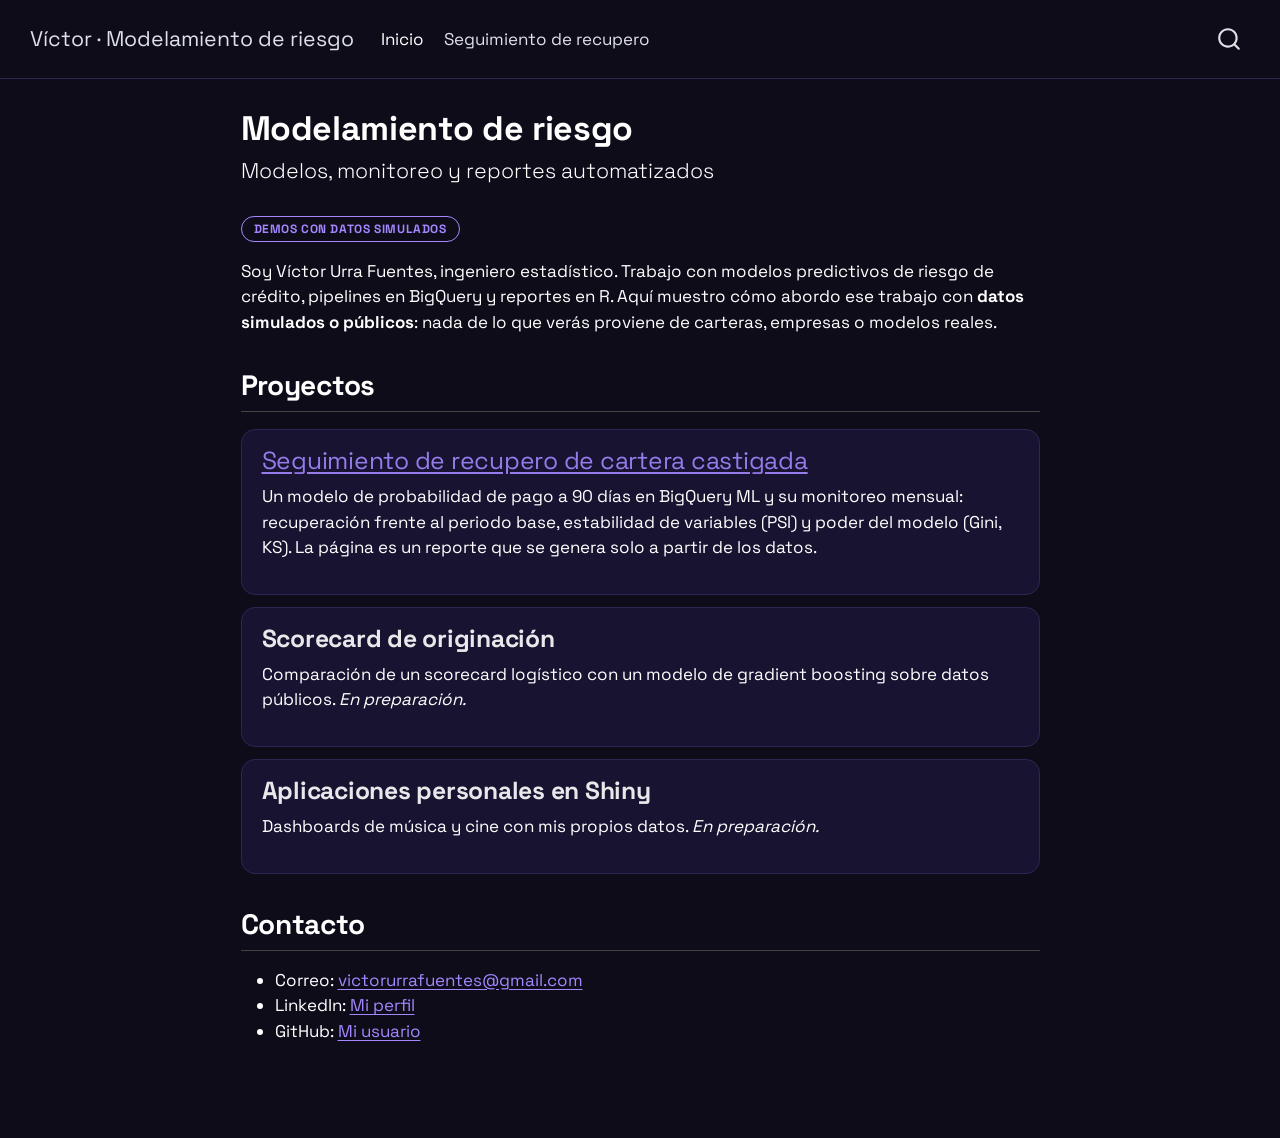
==== index.html @ 68a0d186 "Built site for gh-pages" ====
<!DOCTYPE html>
<html xmlns="http://www.w3.org/1999/xhtml" lang="es" xml:lang="es"><head>

<meta charset="utf-8">
<meta name="generator" content="quarto-1.11.9">

<meta name="viewport" content="width=device-width, initial-scale=1.0, user-scalable=yes">


<title>Modelamiento de riesgo – Víctor · Modelamiento de riesgo</title>
<style>
/* Default styles provided by pandoc.
** See https://pandoc.org/MANUAL.html#variables-for-html for config info.
*/
span.smallcaps{font-variant: small-caps;}
div.columns{display: flex; gap: 1.5em;}
div.column{flex: auto;}
@media screen {
div.columns{gap: min(4vw, 1.5em);}
div.column{overflow-x: auto;}
}
div.hanging-indent{margin-left: 1.5em; text-indent: -1.5em;}
ul.task-list{list-style: none;}
ul.task-list li input[type="checkbox"] {
  width: 0.8em;
  margin: 0 0.8em 0.2em -1em; /* quarto-specific, see https://github.com/quarto-dev/quarto-cli/issues/4556 */ 
  vertical-align: middle;
}
</style>


<script src="site_libs/quarto-nav/quarto-nav.js"></script>
<script src="site_libs/quarto-nav/headroom.min.js"></script>
<script src="site_libs/clipboard/clipboard.min.js"></script>
<script src="site_libs/quarto-search/autocomplete.umd.js"></script>
<script src="site_libs/quarto-search/fuse.min.js"></script>
<script src="site_libs/quarto-search/quarto-search.js"></script>
<meta name="quarto:offset" content="./">
<script src="site_libs/quarto-html/quarto.js" type="module"></script>
<script src="site_libs/quarto-html/tabsets/tabsets.js" type="module"></script>
<script src="site_libs/quarto-html/scrollable-regions/scrollable-regions.js" type="module"></script>
<script src="site_libs/quarto-html/popper.min.js"></script>
<script src="site_libs/quarto-html/tippy.umd.min.js"></script>
<script src="site_libs/quarto-html/anchor.min.js"></script>
<link href="site_libs/quarto-html/tippy.css" rel="stylesheet">
<link href="site_libs/quarto-html/quarto-syntax-highlighting-dark-447e42e69aaa9833c0ba1b986f430b20.css" rel="stylesheet" id="quarto-text-highlighting-styles">
<script src="site_libs/bootstrap/bootstrap.min.js"></script>
<link href="site_libs/bootstrap/bootstrap-icons.css" rel="stylesheet">
<link href="site_libs/bootstrap/bootstrap-1587712e6f16501fd4d5a4607ffcfc60.min.css" rel="stylesheet" append-hash="true" id="quarto-bootstrap" data-mode="dark">
<script id="quarto-search-options" type="application/json">{
  "location": "navbar",
  "copy-button": false,
  "collapse-after": 3,
  "panel-placement": "end",
  "type": "overlay",
  "limit": 50,
  "keyboard-shortcut": [
    "f",
    "/",
    "s"
  ],
  "show-item-context": false,
  "language": {
    "search-no-results-text": "No se han encontrado resultados",
    "search-matching-documents-text": "documentos encontrados",
    "search-copy-link-title": "Copiar el enlace en la búsqueda",
    "search-hide-matches-text": "Ocultar resultados adicionales",
    "search-more-match-text": "resultado adicional en este documento",
    "search-more-matches-text": "resultados adicionales en este documento",
    "search-clear-button-title": "Borrar",
    "search-text-placeholder": "",
    "search-detached-cancel-button-title": "Cancelar",
    "search-submit-button-title": "Enviar",
    "search-label": "Buscar"
  }
}</script>


<link rel="stylesheet" href="styles.css">
</head>

<body class="nav-fixed fullcontent quarto-light"><a id="quarto-skip-link" class="visually-hidden-focusable" href="#quarto-document-content">Saltar al contenido principal</a>

<div id="quarto-search-results"></div>
  <header id="quarto-header" class="headroom fixed-top">
    <nav class="navbar navbar-expand-lg " data-bs-theme="dark" aria-label="Sitio web">
      <div class="navbar-container container-fluid">
      <div class="navbar-brand-container mx-auto">
    <a class="navbar-brand" href="./index.html">
    <span class="navbar-title">Víctor · Modelamiento de riesgo</span>
    </a>
  </div>
          <button class="navbar-toggler" type="button" data-bs-toggle="collapse" data-bs-target="#navbarCollapse" aria-controls="navbarCollapse" aria-expanded="false" aria-label="Navegación de palanca" onclick="if (window.quartoToggleHeadroom) { window.quartoToggleHeadroom(); }">
  <span class="navbar-toggler-icon"></span>
</button>
          <div class="collapse navbar-collapse" id="navbarCollapse">
            <ul class="navbar-nav navbar-nav-scroll me-auto">
  <li class="nav-item">
    <a class="nav-link active" href="./index.html" aria-current="page"> 
<span class="menu-text">Inicio</span></a>
  </li>  
  <li class="nav-item">
    <a class="nav-link" href="./recupero.html"> 
<span class="menu-text">Seguimiento de recupero</span></a>
  </li>  
</ul>
          </div> <!-- /navcollapse -->
            <div class="quarto-navbar-tools">
</div>
            <div id="quarto-search" class="" title="Buscar"></div>
      </div> <!-- /container-fluid -->
    </nav>
</header>
<!-- content -->
<div id="quarto-content" class="quarto-container page-columns page-rows-contents page-layout-article page-navbar">
<!-- sidebar -->
<!-- margin-sidebar -->
    
<!-- main -->
<main class="content" id="quarto-document-content" tabindex="-1">

<header id="title-block-header" class="quarto-title-block default">
<div class="quarto-title">
<h1 class="title">Modelamiento de riesgo</h1>
<p class="subtitle lead">Modelos, monitoreo y reportes automatizados</p>
</div>



<div class="quarto-title-meta">

    
  
    
  </div>
  


</header>


<p><span class="etiqueta">Demos con datos simulados</span></p>
<p>Soy Víctor Urra Fuentes, ingeniero estadístico. Trabajo con modelos predictivos de riesgo de crédito, pipelines en BigQuery y reportes en R. Aquí muestro cómo abordo ese trabajo con <strong>datos simulados o públicos</strong>: nada de lo que verás proviene de carteras, empresas o modelos reales.</p>
<section id="proyectos" class="level2">
<h2 class="anchored" data-anchor-id="proyectos">Proyectos</h2>
<section id="seguimiento-de-recupero-de-cartera-castigada" class="level3 proyecto">
<h3 class="anchored" data-anchor-id="seguimiento-de-recupero-de-cartera-castigada"><a href="./recupero.html">Seguimiento de recupero de cartera castigada</a></h3>
<p>Un modelo de probabilidad de pago a 90 días en BigQuery ML y su monitoreo mensual: recuperación frente al periodo base, estabilidad de variables (PSI) y poder del modelo (Gini, KS). La página es un reporte que se genera solo a partir de los datos.</p>
</section>
<section id="scorecard-de-originación" class="level3 proyecto">
<h3 class="anchored" data-anchor-id="scorecard-de-originación">Scorecard de originación</h3>
<p>Comparación de un scorecard logístico con un modelo de gradient boosting sobre datos públicos. <em>En preparación.</em></p>
</section>
<section id="aplicaciones-personales-en-shiny" class="level3 proyecto">
<h3 class="anchored" data-anchor-id="aplicaciones-personales-en-shiny">Aplicaciones personales en Shiny</h3>
<p>Dashboards de música y cine con mis propios datos. <em>En preparación.</em></p>
</section>
</section>
<section id="contacto" class="level2">
<h2 class="anchored" data-anchor-id="contacto">Contacto</h2>
<ul>
<li>Correo: <a href="mailto:victorurrafuentes@gmail.com">victorurrafuentes@gmail.com</a></li>
<li>LinkedIn: <a href="https://www.linkedin.com/in/victorurraf">Mi perfil</a></li>
<li>GitHub: <a href="https://github.com/victorurrafuentes">Mi usuario</a></li>
</ul>


</section>

</main> <!-- /main -->
<script id="quarto-html-after-body" type="application/javascript">
  window.document.addEventListener("DOMContentLoaded", function (event) {
    const icon = "";
    const anchorJS = new window.AnchorJS();
    anchorJS.options = {
      placement: 'right',
      icon: icon
    };
    anchorJS.add('.anchored');
    const isCodeAnnotation = (el) => {
      for (const clz of el.classList) {
        if (clz.startsWith('code-annotation-')) {                     
          return true;
        }
      }
      return false;
    }
    const onCopySuccess = function(e) {
      // button target
      const button = e.trigger;
      // don't keep focus
      button.blur();
      // flash "checked"
      button.classList.add('code-copy-button-checked');
      var currentTitle = button.getAttribute("title");
      button.setAttribute("title", "Copiado");
      let tooltip;
      if (window.bootstrap) {
        button.setAttribute("data-bs-toggle", "tooltip");
        button.setAttribute("data-bs-placement", "left");
        button.setAttribute("data-bs-title", "Copiado");
        tooltip = new bootstrap.Tooltip(button, 
          { trigger: "manual", 
            customClass: "code-copy-button-tooltip",
            offset: [0, -8]});
        tooltip.show();    
      }
      setTimeout(function() {
        if (tooltip) {
          tooltip.hide();
          button.removeAttribute("data-bs-title");
          button.removeAttribute("data-bs-toggle");
          button.removeAttribute("data-bs-placement");
        }
        button.setAttribute("title", currentTitle);
        button.classList.remove('code-copy-button-checked');
      }, 1000);
      // clear code selection
      e.clearSelection();
    }
    const getTextToCopy = function(trigger) {
      const outerScaffold = trigger.parentElement.cloneNode(true);
      const codeEl = outerScaffold.querySelector('code');
      for (const childEl of codeEl.children) {
        if (isCodeAnnotation(childEl)) {
          childEl.remove();
        }
      }
      return codeEl.innerText;
    }
    const clipboard = new window.ClipboardJS('.code-copy-button:not([data-in-quarto-modal])', {
      text: getTextToCopy
    });
    clipboard.on('success', onCopySuccess);
    if (window.document.getElementById('quarto-embedded-source-code-modal')) {
      const clipboardModal = new window.ClipboardJS('.code-copy-button[data-in-quarto-modal]', {
        text: getTextToCopy,
        container: window.document.getElementById('quarto-embedded-source-code-modal')
      });
      clipboardModal.on('success', onCopySuccess);
    }
      var localhostRegex = new RegExp(/^(?:http|https):\/\/localhost\:?[0-9]*\//);
      var mailtoRegex = new RegExp(/^mailto:/);
        var filterRegex = new RegExp('/' + window.location.host + '/');
      var isInternal = (href) => {
          return filterRegex.test(href) || localhostRegex.test(href) || mailtoRegex.test(href);
      }
      // Inspect non-navigation links and adorn them if external
      window.quartoDecorateExternalLinks = function (root) {
     var links = (root || window.document).querySelectorAll('a[href]:not(.nav-link):not(.navbar-brand):not(.toc-action):not(.sidebar-link):not(.sidebar-item-toggle):not(.pagination-link):not(.no-external):not([aria-hidden]):not(.dropdown-item):not(.quarto-navigation-tool):not(.about-link)');
      for (var i=0; i<links.length; i++) {
        const link = links[i];
        if (!isInternal(link.href)) {
          // undo the damage that might have been done by quarto-nav.js in the case of
          // links that we want to consider external
          if (link.dataset.originalHref !== undefined) {
            link.href = link.dataset.originalHref;
          }
          if (!link.classList.contains('no-external-icon')) {
          }
        }
      }
      };
      window.quartoDecorateExternalLinks(window.document);
    // Esc closes the popup (WCAG 1.4.13) and focus leaving both trigger and
    // popup closes it (WCAG 2.4.11); tippy handles neither for interactive popups.
    const hideOnEscAndFocusOut = {
      name: 'hideOnEscAndFocusOut',
      defaultValue: true,
      fn(instance) {
        const dismiss = () => {
          // A show scheduled by the trigger delay would otherwise reopen it
          instance.clearDelayTimeouts();
          instance.hide();
        };
        const onKeyDown = (event) => {
          if (event.key !== 'Escape') {
            return;
          }
          // Keep Esc from also reaching page handlers (e.g. reveal.js overview),
          // except an open reveal.js slide menu, which Esc should close too.
          // The menu handles keys only when its keyboard option is on.
          const menuHandlesEsc = window.Reveal?.getPlugin?.('menu')?.isOpen() &&
            window.Reveal.getConfig().menu?.keyboard !== false;
          if (!menuHandlesEsc) {
            event.stopPropagation();
          }
          if (instance.popper.contains(window.document.activeElement)) {
            // Disabled while refocusing so the focus trigger does not reopen it
            instance.disable();
            instance.reference.focus();
            instance.enable();
          }
          dismiss();
        };
        const onFocusOut = (event) => {
          const target = event.relatedTarget;
          if (target && !instance.reference.contains(target) &&
              !instance.popper.contains(target)) {
            dismiss();
          }
        };
        // On the trigger too: a click trigger (code-annotations: select) has no
        // blur handling. Attached for the instance's lifetime so leaving the
        // trigger also cancels a show still pending on the trigger delay.
        instance.reference.addEventListener('focusout', onFocusOut);
        return {
          onShow() {
            window.document.addEventListener('keydown', onKeyDown, true);
            instance.popper.addEventListener('focusout', onFocusOut);
          },
          onHide() {
            window.document.removeEventListener('keydown', onKeyDown, true);
            instance.popper.removeEventListener('focusout', onFocusOut);
          },
          onDestroy() {
            instance.reference.removeEventListener('focusout', onFocusOut);
          },
        };
      },
    };
    function tippyHover(el, contentFn, onTriggerFn, onUntriggerFn) {
      const config = {
        allowHTML: true,
        maxWidth: 500,
        delay: 100,
        arrow: false,
        appendTo: function(el) {
            return el.parentElement;
        },
        interactive: true,
        interactiveBorder: 10,
        theme: 'quarto',
        placement: 'bottom-start',
        plugins: [hideOnEscAndFocusOut],
      };
      if (contentFn) {
        config.content = contentFn;
      }
      if (onTriggerFn) {
        config.onTrigger = onTriggerFn;
      }
      if (onUntriggerFn) {
        config.onUntrigger = onUntriggerFn;
      }
      window.tippy(el, config); 
    }
    const noterefs = window.document.querySelectorAll('a[role="doc-noteref"]');
    for (var i=0; i<noterefs.length; i++) {
      const ref = noterefs[i];
      tippyHover(ref, function() {
        // use id or data attribute instead here
        let href = ref.getAttribute('data-footnote-href') || ref.getAttribute('href');
        try { href = new URL(href).hash; } catch {}
        const id = href.replace(/^#\/?/, "");
        const note = window.document.getElementById(id);
        if (note) {
          return note.innerHTML;
        } else {
          return "";
        }
      });
    }
    const xrefs = window.document.querySelectorAll('a.quarto-xref');
    const processXRef = (id, note) => {
      // Strip column container classes
      const stripColumnClz = (el) => {
        el.classList.remove("page-full", "page-columns");
        if (el.children) {
          for (const child of el.children) {
            stripColumnClz(child);
          }
        }
      }
      stripColumnClz(note)
      if (id === null || id.startsWith('sec-')) {
        // Special case sections, only their first couple elements
        const container = document.createElement("div");
        if (note.children && note.children.length > 2) {
          container.appendChild(note.children[0].cloneNode(true));
          for (let i = 1; i < note.children.length; i++) {
            const child = note.children[i];
            if (child.tagName === "P" && child.innerText === "") {
              continue;
            } else {
              container.appendChild(child.cloneNode(true));
              break;
            }
          }
          if (window.Quarto?.typesetMath) {
            window.Quarto.typesetMath(container);
          }
          return container.innerHTML
        } else {
          if (window.Quarto?.typesetMath) {
            window.Quarto.typesetMath(note);
          }
          return note.innerHTML;
        }
      } else {
        // Remove any anchor links if they are present
        const anchorLink = note.querySelector('a.anchorjs-link');
        if (anchorLink) {
          anchorLink.remove();
        }
        if (window.Quarto?.typesetMath) {
          window.Quarto.typesetMath(note);
        }
        if (note.classList.contains("callout")) {
          return note.outerHTML;
        } else {
          return note.innerHTML;
        }
      }
    }
    for (var i=0; i<xrefs.length; i++) {
      const xref = xrefs[i];
      tippyHover(xref, undefined, function(instance) {
        instance.disable();
        let url = xref.getAttribute('href');
        let hash = undefined; 
        if (url.startsWith('#')) {
          hash = url;
        } else {
          try { hash = new URL(url).hash; } catch {}
        }
        if (hash) {
          const id = hash.replace(/^#\/?/, "");
          const note = window.document.getElementById(id);
          if (note !== null) {
            try {
              const html = processXRef(id, note.cloneNode(true));
              instance.setContent(html);
            } finally {
              instance.enable();
              instance.show();
            }
          } else {
            // See if we can fetch this
            fetch(url.split('#')[0])
            .then(res => res.text())
            .then(html => {
              const parser = new DOMParser();
              const htmlDoc = parser.parseFromString(html, "text/html");
              const note = htmlDoc.getElementById(id);
              if (note !== null) {
                const html = processXRef(id, note);
                instance.setContent(html);
              } 
            }).finally(() => {
              instance.enable();
              instance.show();
            });
          }
        } else {
          // See if we can fetch a full url (with no hash to target)
          // This is a special case and we should probably do some content thinning / targeting
          fetch(url)
          .then(res => res.text())
          .then(html => {
            const parser = new DOMParser();
            const htmlDoc = parser.parseFromString(html, "text/html");
            const note = htmlDoc.querySelector('main.content');
            if (note !== null) {
              // This should only happen for chapter cross references
              // (since there is no id in the URL)
              // remove the first header
              if (note.children.length > 0 && note.children[0].tagName === "HEADER") {
                note.children[0].remove();
              }
              const html = processXRef(null, note);
              instance.setContent(html);
            } 
          }).finally(() => {
            instance.enable();
            instance.show();
          });
        }
      }, function(instance) {
      });
    }
        let selectedAnnoteEl;
        const selectorForAnnotation = ( cell, annotation) => {
          let cellAttr = 'data-code-cell="' + cell + '"';
          let lineAttr = 'data-code-annotation="' +  annotation + '"';
          const selector = 'span[' + cellAttr + '][' + lineAttr + ']';
          return selector;
        }
        const selectCodeLines = (annoteEl) => {
          const doc = window.document;
          const targetCell = annoteEl.getAttribute("data-target-cell");
          const targetAnnotation = annoteEl.getAttribute("data-target-annotation");
          const annoteSpan = window.document.querySelector(selectorForAnnotation(targetCell, targetAnnotation));
          const lines = annoteSpan.getAttribute("data-code-lines").split(",");
          const lineIds = lines.map((line) => {
            return targetCell + "-" + line;
          })
          // Each band is positioned against its own containing block, which is
          // not the offsetParent of the lines, so place it from client rects.
          const placeBand = (band, firstEl, lastEl, codeBlock) => {
            const container = band.offsetParent;
            if (container === null) {
              return;
            }
            const containerRect = container.getBoundingClientRect();
            // Reveal.js scales slides with a transform, so convert client
            // pixels back to the CSS pixels of the container.
            const scale = containerRect.height / container.offsetHeight || 1;
            const firstRect = firstEl.getBoundingClientRect();
            const lastRect = lastEl.getBoundingClientRect();
            const top = (firstRect.top - containerRect.top) / scale - container.clientTop + container.scrollTop;
            const height = (lastRect.bottom - firstRect.top) / scale;
            band.style.top = top - 2 + "px";
            band.style.height = height + 4 + "px";
            if (codeBlock) {
              // Without the copy button wrapper, the containing block is wider
              // than the code block, so span the code block explicitly.
              const blockRect = codeBlock.getBoundingClientRect();
              band.style.left = (blockRect.left - containerRect.left) / scale - container.clientLeft + container.scrollLeft + "px";
              band.style.width = blockRect.width / scale + "px";
            }
          };
          if (lineIds.length > 0) {
            const el = window.document.getElementById(lineIds[0]);
            const lastEl = window.document.getElementById(lineIds[lineIds.length - 1]);
            const parent = el.parentElement.parentElement;
            // cook up a div (if necessary) and position it
            let div = window.document.getElementById("code-annotation-line-highlight");
            if (div === null) {
              div = window.document.createElement("div");
              div.setAttribute("id", "code-annotation-line-highlight");
              div.style.position = 'absolute';
              parent.appendChild(div);
            }
            placeBand(div, el, lastEl, parent.closest("div.sourceCode") || parent);
            let gutterDiv = window.document.getElementById("code-annotation-line-highlight-gutter");
            if (gutterDiv === null) {
              gutterDiv = window.document.createElement("div");
              gutterDiv.setAttribute("id", "code-annotation-line-highlight-gutter");
              gutterDiv.style.position = 'absolute';
              const codeCell = window.document.getElementById(targetCell);
              const gutter = codeCell.querySelector('.code-annotation-gutter');
              gutter.appendChild(gutterDiv);
            }
            placeBand(gutterDiv, el, lastEl);
            selectedAnnoteEl = annoteEl;
          }
        };
        const unselectCodeLines = () => {
          const elementsIds = ["code-annotation-line-highlight", "code-annotation-line-highlight-gutter"];
          elementsIds.forEach((elId) => {
            const div = window.document.getElementById(elId);
            if (div) {
              div.remove();
            }
          });
          selectedAnnoteEl = undefined;
        };
          // Handle positioning of the toggle
      window.addEventListener(
        "resize",
        throttle(() => {
          elRect = undefined;
          if (selectedAnnoteEl) {
            selectCodeLines(selectedAnnoteEl);
          }
        }, 10)
      );
      function throttle(fn, ms) {
      let throttle = false;
      let timer;
        return (...args) => {
          if(!throttle) { // first call gets through
              fn.apply(this, args);
              throttle = true;
          } else { // all the others get throttled
              if(timer) clearTimeout(timer); // cancel #2
              timer = setTimeout(() => {
                fn.apply(this, args);
                timer = throttle = false;
              }, ms);
          }
        };
      }
        // Attach click handler to the DT
        const annoteDls = window.document.querySelectorAll('dt[data-target-cell]');
        for (const annoteDlNode of annoteDls) {
          annoteDlNode.addEventListener('click', (event) => {
            const clickedEl = event.target;
            if (clickedEl !== selectedAnnoteEl) {
              unselectCodeLines();
              const activeEl = window.document.querySelector('dt[data-target-cell].code-annotation-active');
              if (activeEl) {
                activeEl.classList.remove('code-annotation-active');
              }
              selectCodeLines(clickedEl);
              clickedEl.classList.add('code-annotation-active');
            } else {
              // Unselect the line
              unselectCodeLines();
              clickedEl.classList.remove('code-annotation-active');
            }
          });
        }
    const findCites = (el) => {
      const parentEl = el.parentElement;
      if (parentEl) {
        const cites = parentEl.dataset.cites;
        if (cites) {
          return {
            el,
            cites: cites.split(' ')
          };
        } else {
          return findCites(el.parentElement)
        }
      } else {
        return undefined;
      }
    };
    var bibliorefs = window.document.querySelectorAll('a[role="doc-biblioref"]');
    for (var i=0; i<bibliorefs.length; i++) {
      const ref = bibliorefs[i];
      const citeInfo = findCites(ref);
      if (citeInfo) {
        tippyHover(citeInfo.el, function() {
          var popup = window.document.createElement('div');
          citeInfo.cites.forEach(function(cite) {
            var citeDiv = window.document.createElement('div');
            citeDiv.classList.add('hanging-indent');
            citeDiv.classList.add('csl-entry');
            var biblioDiv = window.document.getElementById('ref-' + cite);
            if (biblioDiv) {
              citeDiv.innerHTML = biblioDiv.innerHTML;
            }
            popup.appendChild(citeDiv);
          });
          return popup.innerHTML;
        });
      }
    }
  });
  </script>
  <script type="application/javascript">
  window.quartoScrollableRegionsLabels = {"code":"Código desplazable","output":"Salida desplazable"};
  </script>
</div> <!-- /content -->




</body></html>
---- site_libs/quarto-html/tippy.css ----
.tippy-box[data-animation=fade][data-state=hidden]{opacity:0}[data-tippy-root]{max-width:calc(100vw - 10px)}.tippy-box{position:relative;background-color:#333;color:#fff;border-radius:4px;font-size:14px;line-height:1.4;white-space:normal;outline:0;transition-property:transform,visibility,opacity}.tippy-box[data-placement^=top]>.tippy-arrow{bottom:0}.tippy-box[data-placement^=top]>.tippy-arrow:before{bottom:-7px;left:0;border-width:8px 8px 0;border-top-color:initial;transform-origin:center top}.tippy-box[data-placement^=bottom]>.tippy-arrow{top:0}.tippy-box[data-placement^=bottom]>.tippy-arrow:before{top:-7px;left:0;border-width:0 8px 8px;border-bottom-color:initial;transform-origin:center bottom}.tippy-box[data-placement^=left]>.tippy-arrow{right:0}.tippy-box[data-placement^=left]>.tippy-arrow:before{border-width:8px 0 8px 8px;border-left-color:initial;right:-7px;transform-origin:center left}.tippy-box[data-placement^=right]>.tippy-arrow{left:0}.tippy-box[data-placement^=right]>.tippy-arrow:before{left:-7px;border-width:8px 8px 8px 0;border-right-color:initial;transform-origin:center right}.tippy-box[data-inertia][data-state=visible]{transition-timing-function:cubic-bezier(.54,1.5,.38,1.11)}.tippy-arrow{width:16px;height:16px;color:#333}.tippy-arrow:before{content:"";position:absolute;border-color:transparent;border-style:solid}.tippy-content{position:relative;padding:5px 9px;z-index:1}
---- site_libs/quarto-html/quarto-syntax-highlighting-dark-447e42e69aaa9833c0ba1b986f430b20.css ----
/* quarto syntax highlight colors */
:root {
  --quarto-hl-al-color: #f07178;
  --quarto-hl-an-color: #d4d0ab;
  --quarto-hl-at-color: #00e0e0;
  --quarto-hl-bn-color: #d4d0ab;
  --quarto-hl-bu-color: #abe338;
  --quarto-hl-ch-color: #abe338;
  --quarto-hl-co-color: #f8f8f2;
  --quarto-hl-cv-color: #ffd700;
  --quarto-hl-cn-color: #ffd700;
  --quarto-hl-cf-color: #ffa07a;
  --quarto-hl-dt-color: #ffa07a;
  --quarto-hl-dv-color: #d4d0ab;
  --quarto-hl-do-color: #f8f8f2;
  --quarto-hl-er-color: #f07178;
  --quarto-hl-ex-color: #00e0e0;
  --quarto-hl-fl-color: #d4d0ab;
  --quarto-hl-fu-color: #ffa07a;
  --quarto-hl-im-color: #abe338;
  --quarto-hl-in-color: #d4d0ab;
  --quarto-hl-kw-color: #ffa07a;
  --quarto-hl-op-color: #ffa07a;
  --quarto-hl-ot-color: #00e0e0;
  --quarto-hl-pp-color: #dcc6e0;
  --quarto-hl-re-color: #00e0e0;
  --quarto-hl-sc-color: #abe338;
  --quarto-hl-ss-color: #abe338;
  --quarto-hl-st-color: #abe338;
  --quarto-hl-va-color: #00e0e0;
  --quarto-hl-vs-color: #abe338;
  --quarto-hl-wa-color: #dcc6e0;
}

/* other quarto variables */
:root {
  --quarto-font-monospace: SFMono-Regular, Menlo, Monaco, Consolas, "Liberation Mono", "Courier New", monospace;
}

/* syntax highlight based on Pandoc's rules */
pre > code.sourceCode > span {
  color: #f8f8f2;
}

code.sourceCode > span {
  color: #f8f8f2;
}

div.sourceCode,
div.sourceCode pre.sourceCode {
  color: #f8f8f2;
}

/* Normal */
code span {
  color: #f8f8f2;
}

/* Alert */
code span.al {
  color: #f07178;
}

/* Annotation */
code span.an {
  color: #d4d0ab;
}

/* Attribute */
code span.at {
  color: #00e0e0;
}

/* BaseN */
code span.bn {
  color: #d4d0ab;
}

/* BuiltIn */
code span.bu {
  color: #abe338;
}

/* ControlFlow */
code span.cf {
  font-weight: bold;
  color: #ffa07a;
}

/* Char */
code span.ch {
  color: #abe338;
}

/* Constant */
code span.cn {
  color: #ffd700;
}

/* Comment */
code span.co {
  font-style: italic;
  color: #f8f8f2;
}

/* CommentVar */
code span.cv {
  color: #ffd700;
}

/* Documentation */
code span.do {
  color: #f8f8f2;
}

/* DataType */
code span.dt {
  color: #ffa07a;
}

/* DecVal */
code span.dv {
  color: #d4d0ab;
}

/* Error */
code span.er {
  color: #f07178;
  text-decoration: underline;
}

/* Extension */
code span.ex {
  font-weight: bold;
  color: #00e0e0;
}

/* Float */
code span.fl {
  color: #d4d0ab;
}

/* Function */
code span.fu {
  color: #ffa07a;
}

/* Import */
code span.im {
  color: #abe338;
}

/* Information */
code span.in {
  color: #d4d0ab;
}

/* Keyword */
code span.kw {
  font-weight: bold;
  color: #ffa07a;
}

/* Operator */
code span.op {
  color: #ffa07a;
}

/* Other */
code span.ot {
  color: #00e0e0;
}

/* Preprocessor */
code span.pp {
  color: #dcc6e0;
}

/* RegionMarker */
code span.re {
  background-color: #f8f8f2;
  color: #00e0e0;
}

/* SpecialChar */
code span.sc {
  color: #abe338;
}

/* SpecialString */
code span.ss {
  color: #abe338;
}

/* String */
code span.st {
  color: #abe338;
}

/* Variable */
code span.va {
  color: #00e0e0;
}

/* VerbatimString */
code span.vs {
  color: #abe338;
}

/* Warning */
code span.wa {
  color: #dcc6e0;
}

.prevent-inlining {
  content: "</";
}

/*# sourceMappingURL=be8e1111c2b710f7c3a4926ffa2967aa.css.map */
---- styles.css ----
@import url("https://fonts.googleapis.com/css2?family=Space+Grotesk:wght@400;500;700&display=swap");
:root { --acento: #a487ff; --fondo: #0f0c1a; --superficie: #181331; --linea: #2d2653; --suave: #9e97bf; }
body, .navbar { background-color: var(--fondo) !important; font-family: "Space Grotesk", system-ui, sans-serif; }
.navbar { border-bottom: 1px solid var(--linea); }
a { color: var(--acento); }
h1, h2, h3 { font-weight: 700; letter-spacing: -0.01em; }
.etiqueta { display: inline-block; font-size: 12px; font-weight: 700; letter-spacing: .05em; text-transform: uppercase;
            color: var(--acento); border: 1px solid var(--acento); border-radius: 999px; padding: 3px 12px; }
.tarjetas { display: grid; grid-template-columns: repeat(auto-fit, minmax(220px, 1fr)); gap: 12px; margin: 16px 0; }
.tarjeta { background: var(--superficie); border: 1px solid var(--linea); border-radius: 14px; padding: 14px 18px; }
.tarjeta-etiqueta, .tarjeta-detalle { font-size: 13px; color: var(--suave); }
.tarjeta-valor { font-size: 28px; font-weight: 700; }
.tarjeta-detalle.sube { color: #3ecf8e; } .tarjeta-detalle.baja { color: #ef5b6b; }
.proyecto { background: var(--superficie); border: 1px solid var(--linea); border-radius: 14px; padding: 16px 20px; margin: 12px 0; }
.proyecto h3 { margin-top: 0; }
.nota { color: var(--suave); font-size: 14px; }
table.dataTable { color: #ece9f8; }

/* Tablas DT sobre fondo oscuro: las celdas con semaforo conservan su color inline */
table.dataTable { --bs-table-bg: transparent; --bs-table-color: #ece9f8; --bs-table-striped-bg: transparent; width: 100% !important; }
table.dataTable tbody tr, table.dataTable tbody td { background-color: transparent; color: #ece9f8; }
table.dataTable thead th { color: #9e97bf; border-bottom: 1px solid var(--linea); }
.dataTables_wrapper { overflow-x: auto; }
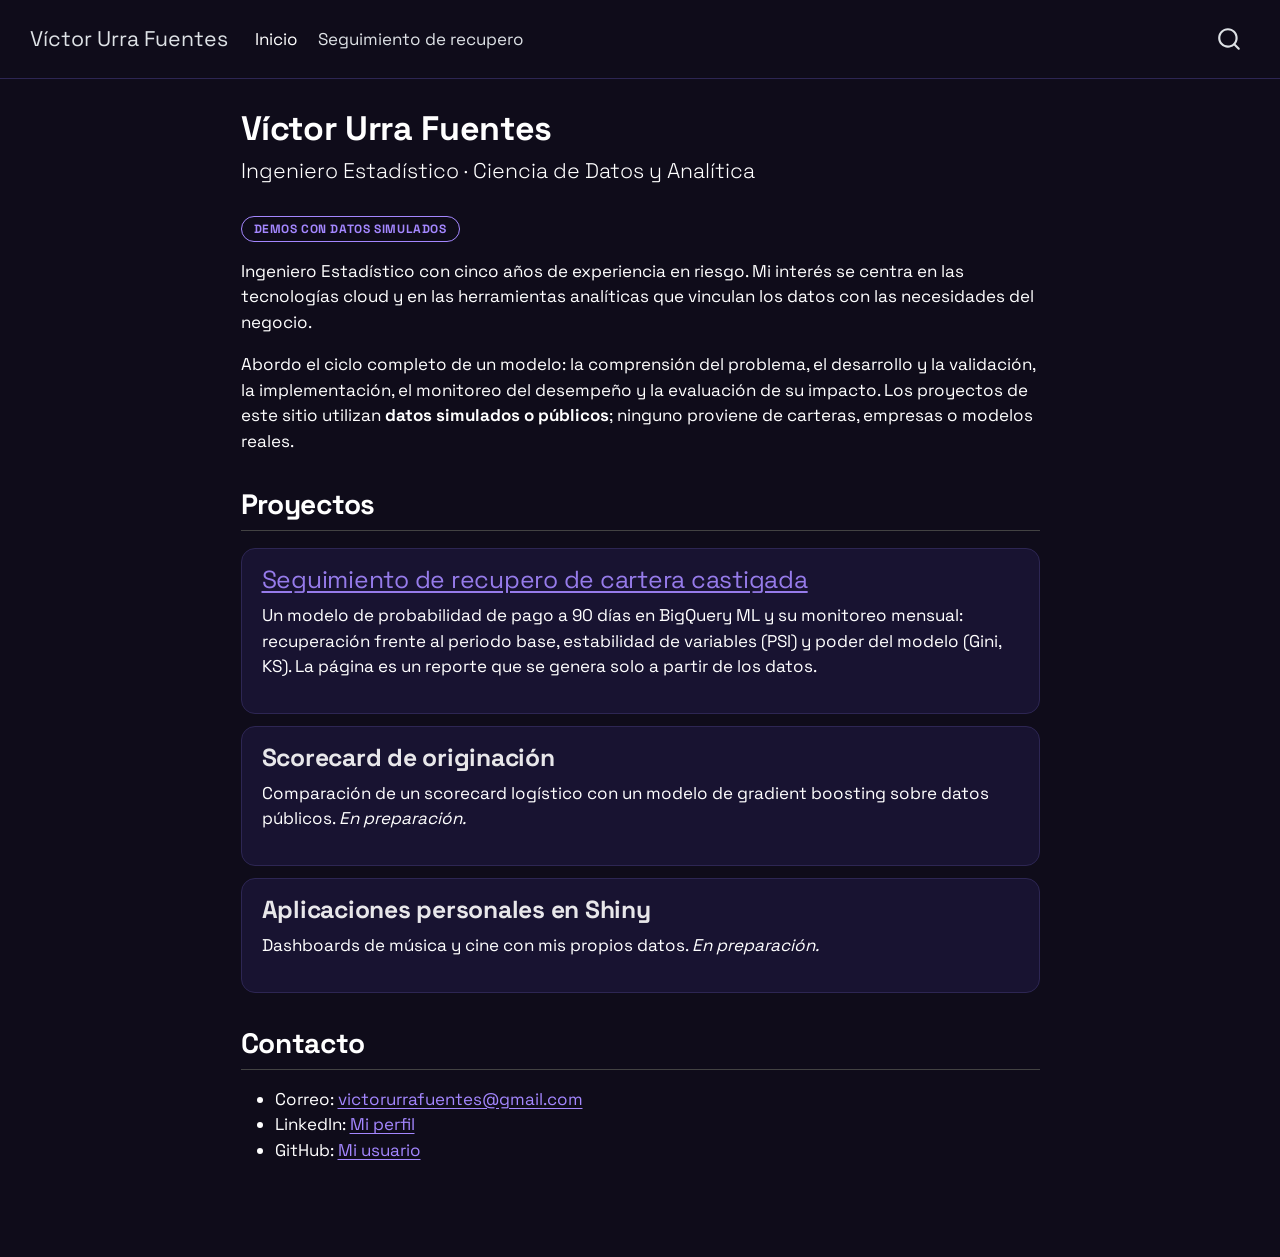
==== commit 6ffbcaa6: "Built site for gh-pages" ====
--- a/index.html
+++ b/index.html
@@ -7,7 +7,7 @@
 <meta name="viewport" content="width=device-width, initial-scale=1.0, user-scalable=yes">
 
 
-<title>Modelamiento de riesgo – Víctor · Modelamiento de riesgo</title>
+<title>Víctor Urra Fuentes</title>
 <style>
 /* Default styles provided by pandoc.
 ** See https://pandoc.org/MANUAL.html#variables-for-html for config info.
@@ -87,7 +87,7 @@
       <div class="navbar-container container-fluid">
       <div class="navbar-brand-container mx-auto">
     <a class="navbar-brand" href="./index.html">
-    <span class="navbar-title">Víctor · Modelamiento de riesgo</span>
+    <span class="navbar-title">Víctor Urra Fuentes</span>
     </a>
   </div>
           <button class="navbar-toggler" type="button" data-bs-toggle="collapse" data-bs-target="#navbarCollapse" aria-controls="navbarCollapse" aria-expanded="false" aria-label="Navegación de palanca" onclick="if (window.quartoToggleHeadroom) { window.quartoToggleHeadroom(); }">
@@ -121,8 +121,8 @@
 
 <header id="title-block-header" class="quarto-title-block default">
 <div class="quarto-title">
-<h1 class="title">Modelamiento de riesgo</h1>
-<p class="subtitle lead">Modelos, monitoreo y reportes automatizados</p>
+<h1 class="title">Víctor Urra Fuentes</h1>
+<p class="subtitle lead">Ingeniero Estadístico · Ciencia de Datos y Analítica</p>
 </div>
 
 
@@ -140,7 +140,8 @@
 
 
 <p><span class="etiqueta">Demos con datos simulados</span></p>
-<p>Soy Víctor Urra Fuentes, ingeniero estadístico. Trabajo con modelos predictivos de riesgo de crédito, pipelines en BigQuery y reportes en R. Aquí muestro cómo abordo ese trabajo con <strong>datos simulados o públicos</strong>: nada de lo que verás proviene de carteras, empresas o modelos reales.</p>
+<p>Ingeniero Estadístico con cinco años de experiencia en riesgo. Mi interés se centra en las tecnologías cloud y en las herramientas analíticas que vinculan los datos con las necesidades del negocio.</p>
+<p>Abordo el ciclo completo de un modelo: la comprensión del problema, el desarrollo y la validación, la implementación, el monitoreo del desempeño y la evaluación de su impacto. Los proyectos de este sitio utilizan <strong>datos simulados o públicos</strong>; ninguno proviene de carteras, empresas o modelos reales.</p>
 <section id="proyectos" class="level2">
 <h2 class="anchored" data-anchor-id="proyectos">Proyectos</h2>
 <section id="seguimiento-de-recupero-de-cartera-castigada" class="level3 proyecto">
@@ -241,7 +242,7 @@
     }
       var localhostRegex = new RegExp(/^(?:http|https):\/\/localhost\:?[0-9]*\//);
       var mailtoRegex = new RegExp(/^mailto:/);
-        var filterRegex = new RegExp('/' + window.location.host + '/');
+        var filterRegex = new RegExp("https:\/\/victorurrafuentes\.github\.io\/portafolio-riesgo\/");
       var isInternal = (href) => {
           return filterRegex.test(href) || localhostRegex.test(href) || mailtoRegex.test(href);
       }
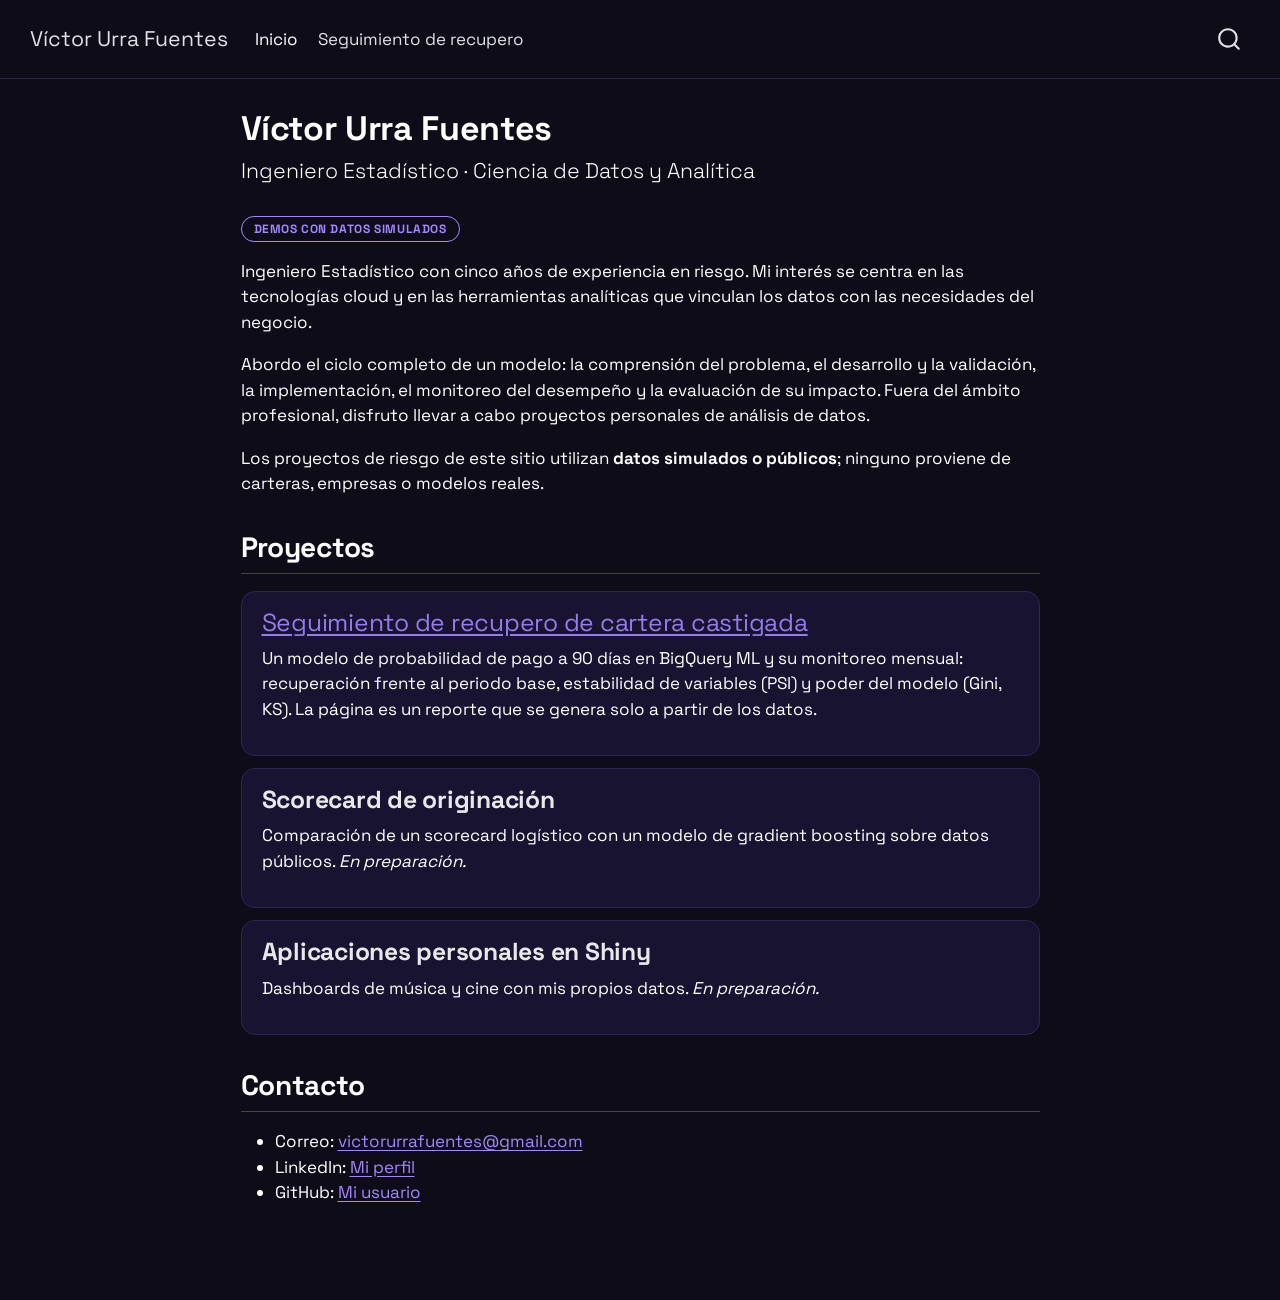
==== commit 312ff2b9: "Built site for gh-pages" ====
--- a/index.html
+++ b/index.html
@@ -141,7 +141,8 @@
 
 <p><span class="etiqueta">Demos con datos simulados</span></p>
 <p>Ingeniero Estadístico con cinco años de experiencia en riesgo. Mi interés se centra en las tecnologías cloud y en las herramientas analíticas que vinculan los datos con las necesidades del negocio.</p>
-<p>Abordo el ciclo completo de un modelo: la comprensión del problema, el desarrollo y la validación, la implementación, el monitoreo del desempeño y la evaluación de su impacto. Los proyectos de este sitio utilizan <strong>datos simulados o públicos</strong>; ninguno proviene de carteras, empresas o modelos reales.</p>
+<p>Abordo el ciclo completo de un modelo: la comprensión del problema, el desarrollo y la validación, la implementación, el monitoreo del desempeño y la evaluación de su impacto. Fuera del ámbito profesional, disfruto llevar a cabo proyectos personales de análisis de datos.</p>
+<p>Los proyectos de riesgo de este sitio utilizan <strong>datos simulados o públicos</strong>; ninguno proviene de carteras, empresas o modelos reales.</p>
 <section id="proyectos" class="level2">
 <h2 class="anchored" data-anchor-id="proyectos">Proyectos</h2>
 <section id="seguimiento-de-recupero-de-cartera-castigada" class="level3 proyecto">
@@ -242,7 +243,7 @@
     }
       var localhostRegex = new RegExp(/^(?:http|https):\/\/localhost\:?[0-9]*\//);
       var mailtoRegex = new RegExp(/^mailto:/);
-        var filterRegex = new RegExp("https:\/\/victorurrafuentes\.github\.io\/portafolio-riesgo\/");
+        var filterRegex = new RegExp("https:\/\/victorurrafuentes\.github\.io\/portafolio\/");
       var isInternal = (href) => {
           return filterRegex.test(href) || localhostRegex.test(href) || mailtoRegex.test(href);
       }
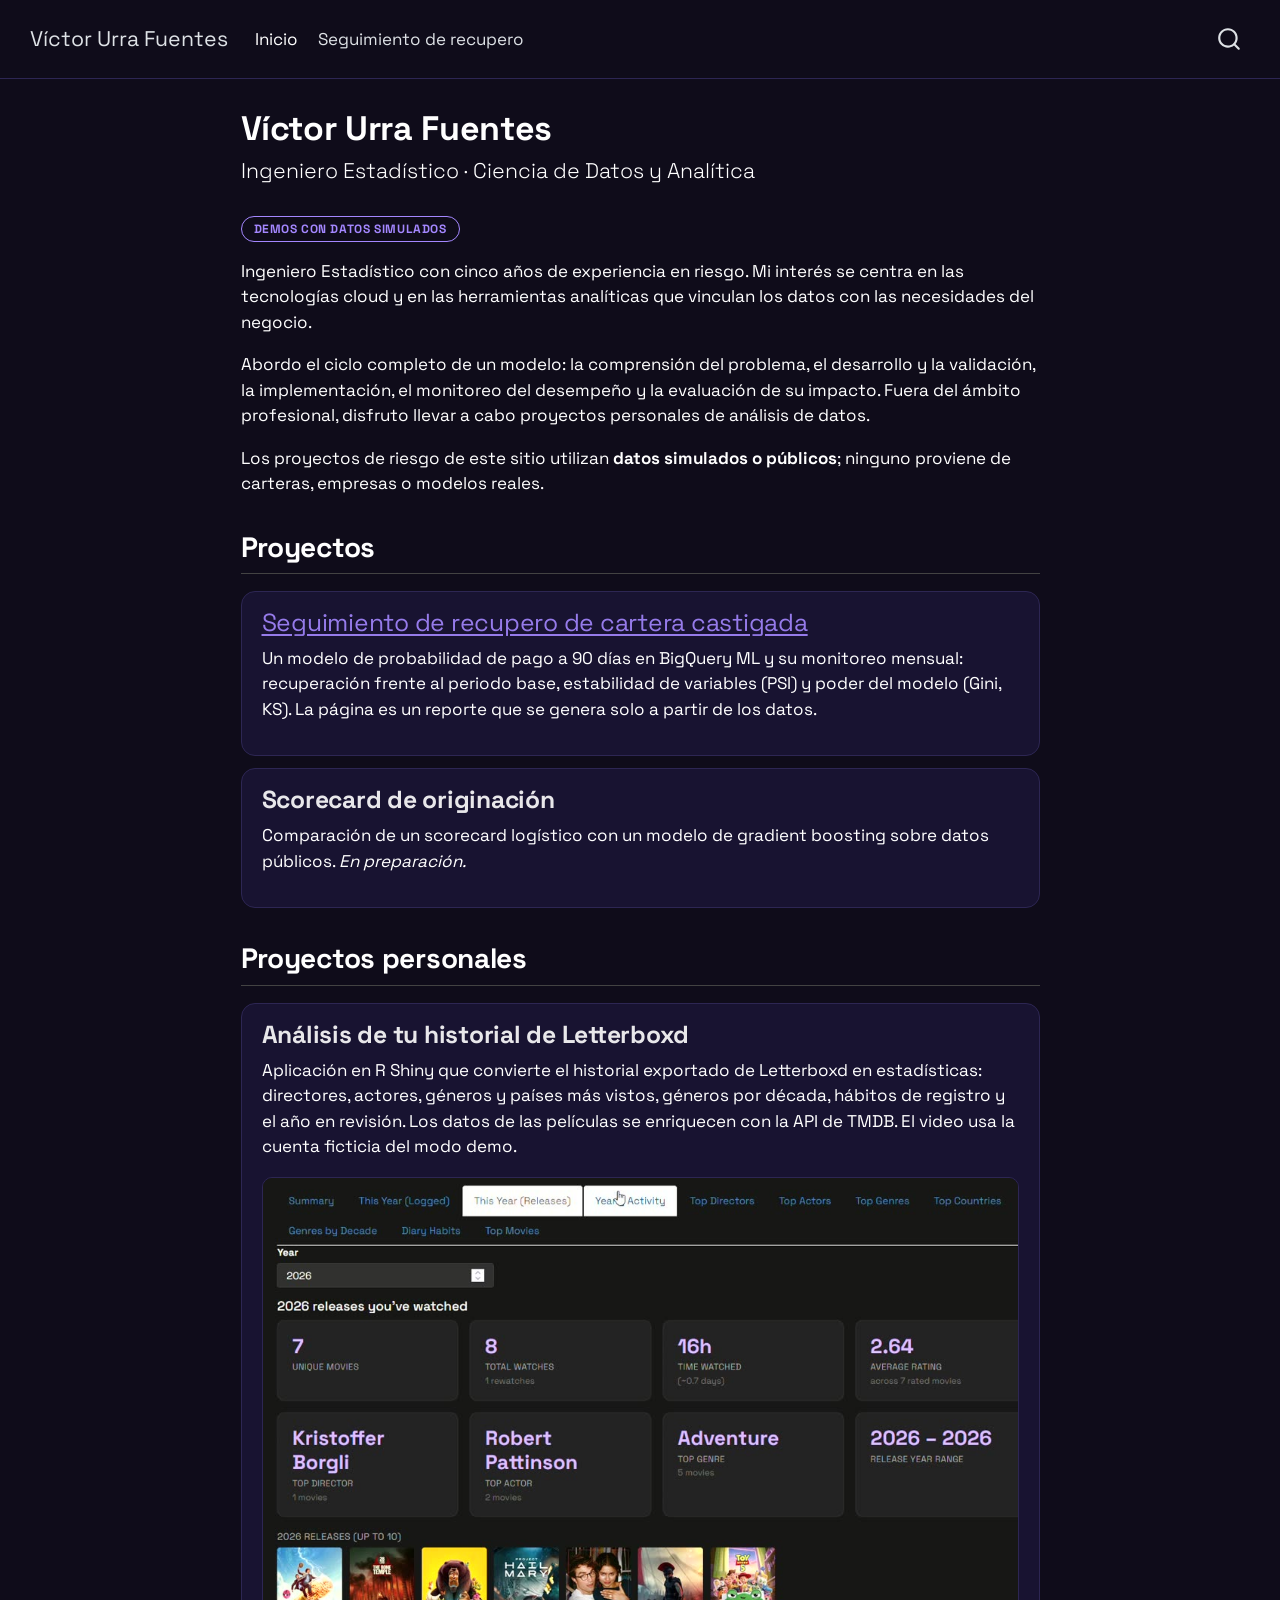
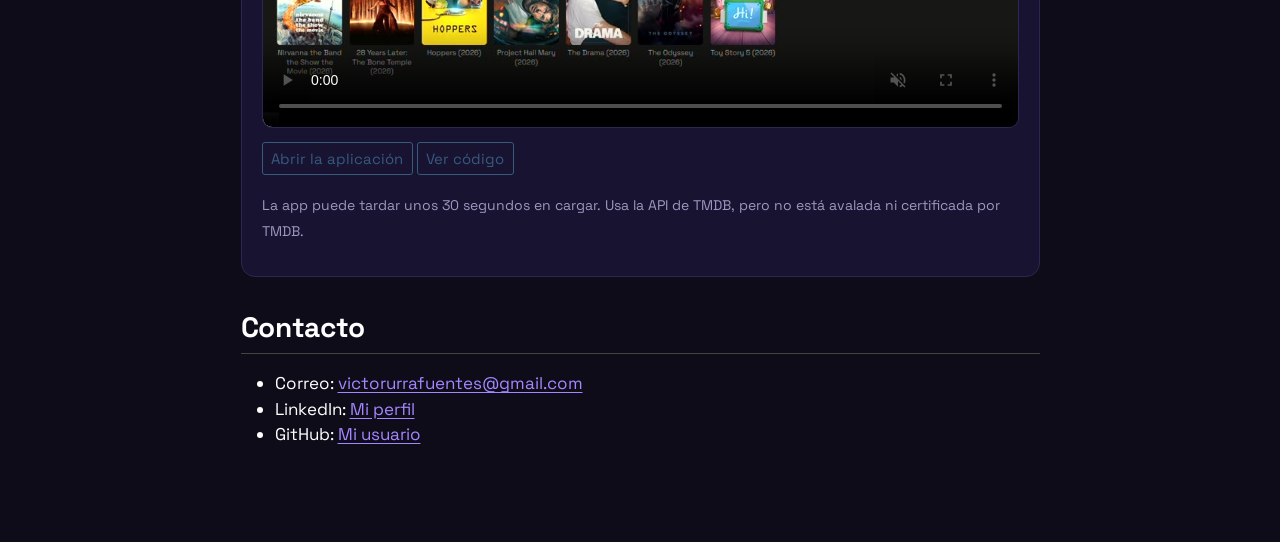
==== commit 42015573: "Built site for gh-pages" ====
--- a/index.html
+++ b/index.html
@@ -153,9 +153,15 @@
 <h3 class="anchored" data-anchor-id="scorecard-de-originación">Scorecard de originación</h3>
 <p>Comparación de un scorecard logístico con un modelo de gradient boosting sobre datos públicos. <em>En preparación.</em></p>
 </section>
-<section id="aplicaciones-personales-en-shiny" class="level3 proyecto">
-<h3 class="anchored" data-anchor-id="aplicaciones-personales-en-shiny">Aplicaciones personales en Shiny</h3>
-<p>Dashboards de música y cine con mis propios datos. <em>En preparación.</em></p>
+</section>
+<section id="proyectos-personales" class="level2">
+<h2 class="anchored" data-anchor-id="proyectos-personales">Proyectos personales</h2>
+<section id="análisis-de-tu-historial-de-letterboxd" class="level3 proyecto">
+<h3 class="anchored" data-anchor-id="análisis-de-tu-historial-de-letterboxd">Análisis de tu historial de Letterboxd</h3>
+<p>Aplicación en R Shiny que convierte el historial exportado de Letterboxd en estadísticas: directores, actores, géneros y países más vistos, géneros por década, hábitos de registro y el año en revisión. Los datos de las películas se enriquecen con la API de TMDB. El video usa la cuenta ficticia del modo demo.</p>
+<video class="demo-video" src="media/boxd-demo.mp4" poster="media/boxd-poster.jpg" autoplay="" muted="" loop="" playsinline="" controls="" preload="metadata"></video>
+<p><a href="https://sfb-apps.shinyapps.io/boxd-stats-app/" class="btn btn-outline-primary btn-sm">Abrir la aplicación</a> <a href="https://github.com/victorurrafuentes/portafolio/tree/main/proyectos/boxd-stats" class="btn btn-outline-primary btn-sm">Ver código</a></p>
+<p><span class="nota">La app puede tardar unos 30 segundos en cargar. Usa la API de TMDB, pero no está avalada ni certificada por TMDB.</span></p>
 </section>
 </section>
 <section id="contacto" class="level2">
--- a/styles.css
+++ b/styles.css
@@ -21,3 +21,6 @@
 table.dataTable tbody tr, table.dataTable tbody td { background-color: transparent; color: #ece9f8; }
 table.dataTable thead th { color: #9e97bf; border-bottom: 1px solid var(--linea); }
 .dataTables_wrapper { overflow-x: auto; }
+
+/* Video de demostracion en tarjetas de proyecto */
+.demo-video { display: block; width: 100%; max-width: 900px; margin: 14px 0; border: 1px solid var(--linea); border-radius: 10px; }
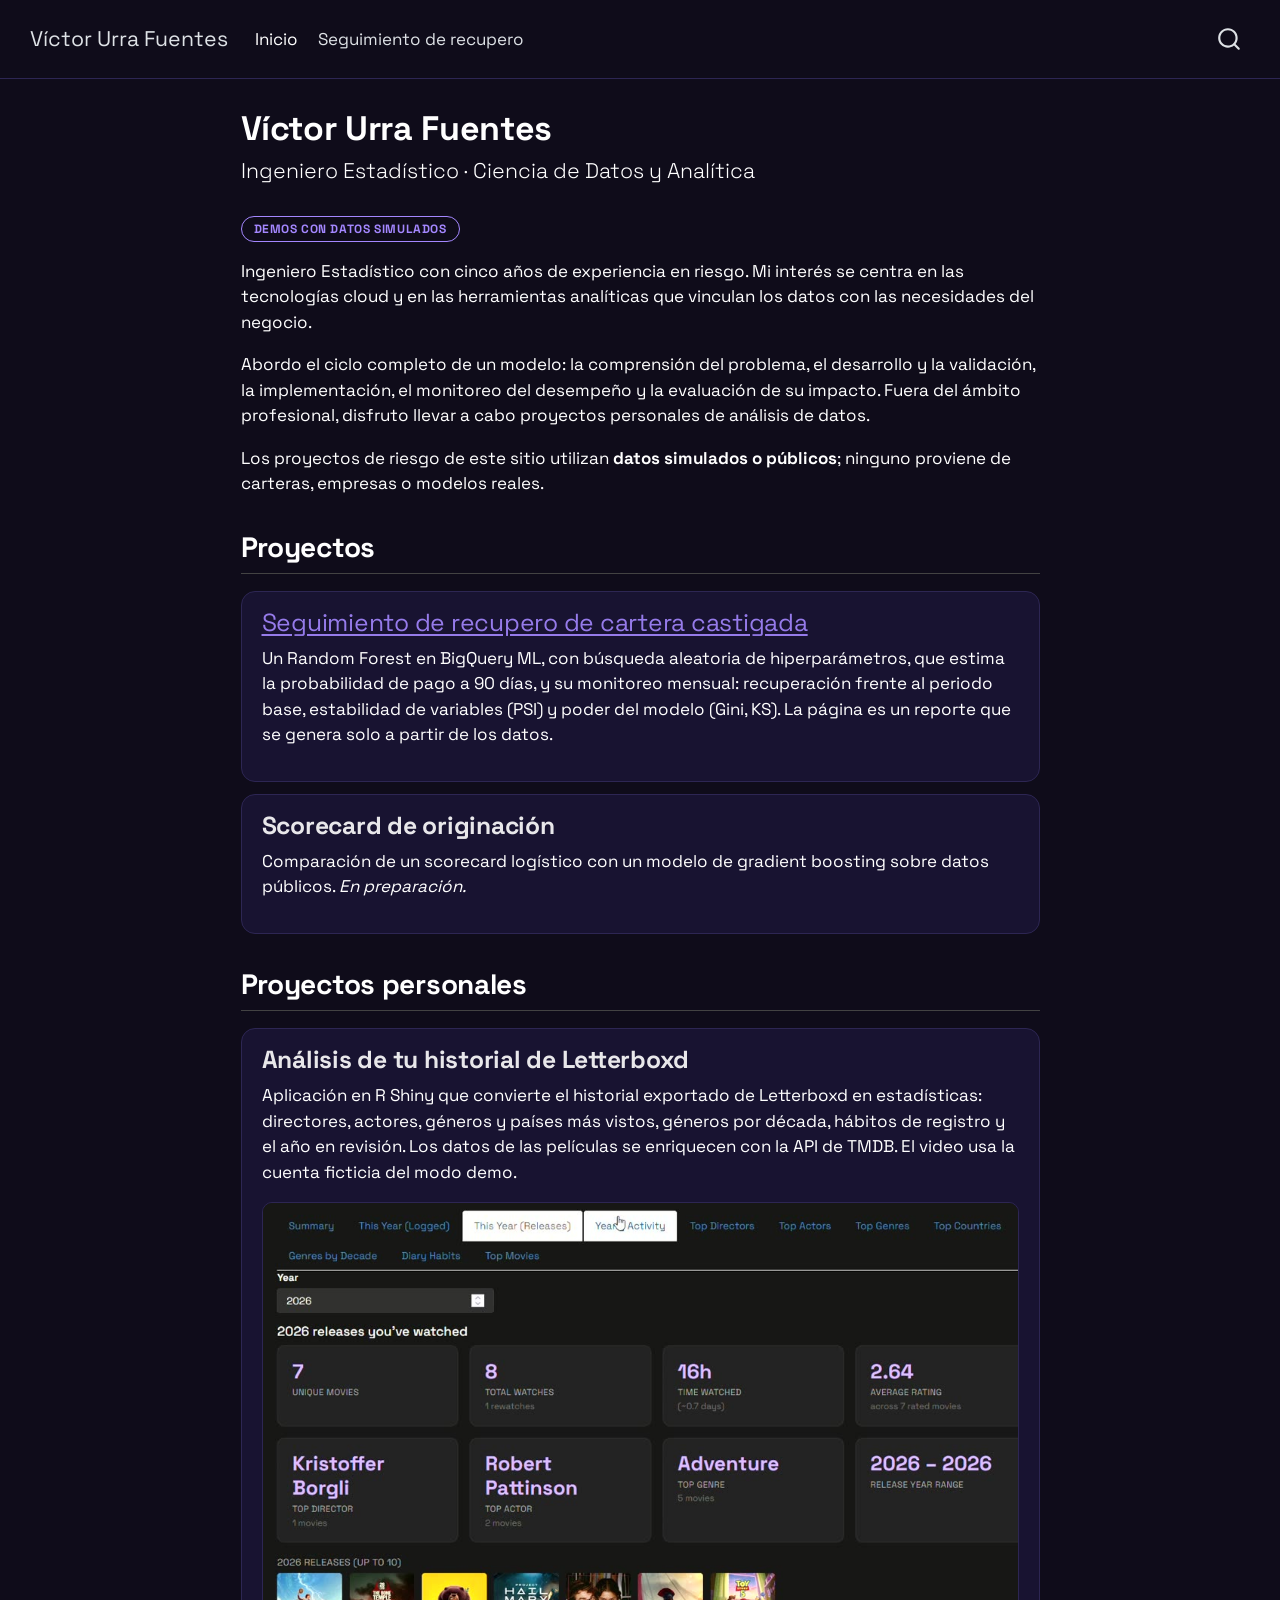
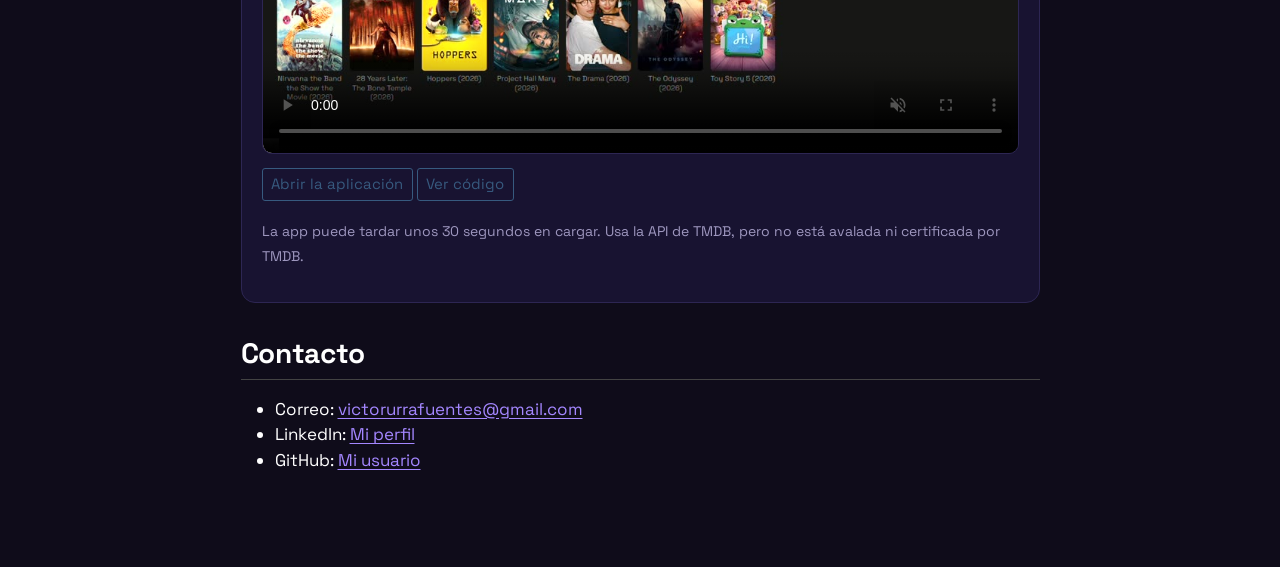
==== commit 12261a19: "Built site for gh-pages" ====
--- a/index.html
+++ b/index.html
@@ -147,7 +147,7 @@
 <h2 class="anchored" data-anchor-id="proyectos">Proyectos</h2>
 <section id="seguimiento-de-recupero-de-cartera-castigada" class="level3 proyecto">
 <h3 class="anchored" data-anchor-id="seguimiento-de-recupero-de-cartera-castigada"><a href="./recupero.html">Seguimiento de recupero de cartera castigada</a></h3>
-<p>Un modelo de probabilidad de pago a 90 días en BigQuery ML y su monitoreo mensual: recuperación frente al periodo base, estabilidad de variables (PSI) y poder del modelo (Gini, KS). La página es un reporte que se genera solo a partir de los datos.</p>
+<p>Un Random Forest en BigQuery ML, con búsqueda aleatoria de hiperparámetros, que estima la probabilidad de pago a 90 días, y su monitoreo mensual: recuperación frente al periodo base, estabilidad de variables (PSI) y poder del modelo (Gini, KS). La página es un reporte que se genera solo a partir de los datos.</p>
 </section>
 <section id="scorecard-de-originación" class="level3 proyecto">
 <h3 class="anchored" data-anchor-id="scorecard-de-originación">Scorecard de originación</h3>
--- a/styles.css
+++ b/styles.css
@@ -24,3 +24,20 @@
 
 /* Video de demostracion en tarjetas de proyecto */
 .demo-video { display: block; width: 100%; max-width: 900px; margin: 14px 0; border: 1px solid var(--linea); border-radius: 10px; }
+
+/* Esquema de flujo de trabajo (recupero) */
+.flujo { display: grid; grid-template-columns: repeat(auto-fit, minmax(190px, 1fr)); gap: 14px; margin: 18px 0; counter-reset: paso; }
+.paso { position: relative; background: var(--superficie); border: 1px solid var(--linea); border-radius: 14px; padding: 14px 16px 12px; }
+.paso h4 { margin: 8px 0 6px; font-size: 16px; font-weight: 700; }
+.paso p { margin: 0; font-size: 13.5px; line-height: 1.45; color: var(--suave); }
+.paso p strong { color: #ece9f8; }
+.paso-num { display: inline-flex; align-items: center; justify-content: center; width: 26px; height: 26px; border-radius: 50%;
+            background: var(--linea); color: var(--acento); font-weight: 700; font-size: 13px; }
+.paso-clave { border-color: var(--acento); box-shadow: 0 0 0 1px var(--acento) inset; }
+.paso-clave .paso-num { background: var(--acento); color: var(--fondo); }
+@media (min-width: 1100px) {
+  .flujo { grid-template-columns: repeat(5, 1fr); }
+  .paso:not(:last-child)::after { content: "\2192"; position: absolute; right: -13px; top: 50%; transform: translateY(-50%);
+                                  color: var(--acento); font-size: 18px; z-index: 1; }
+}
+
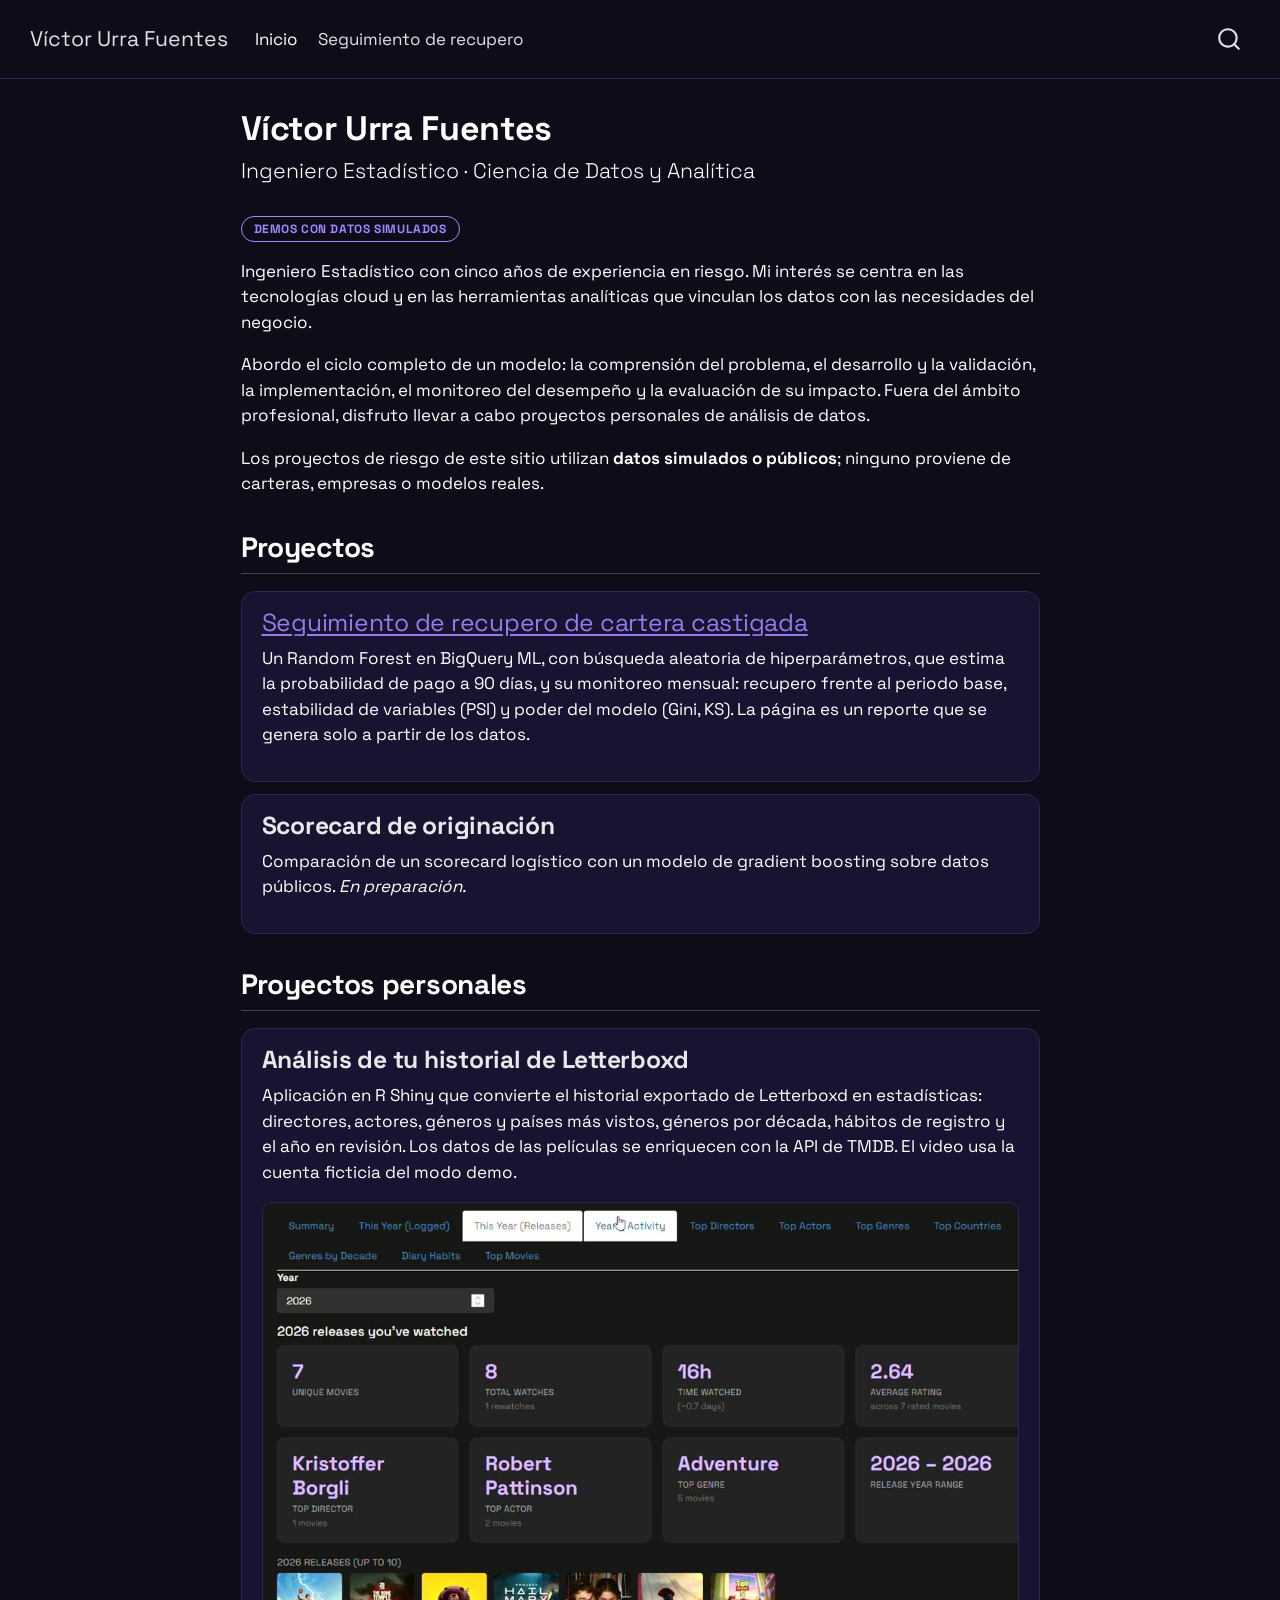
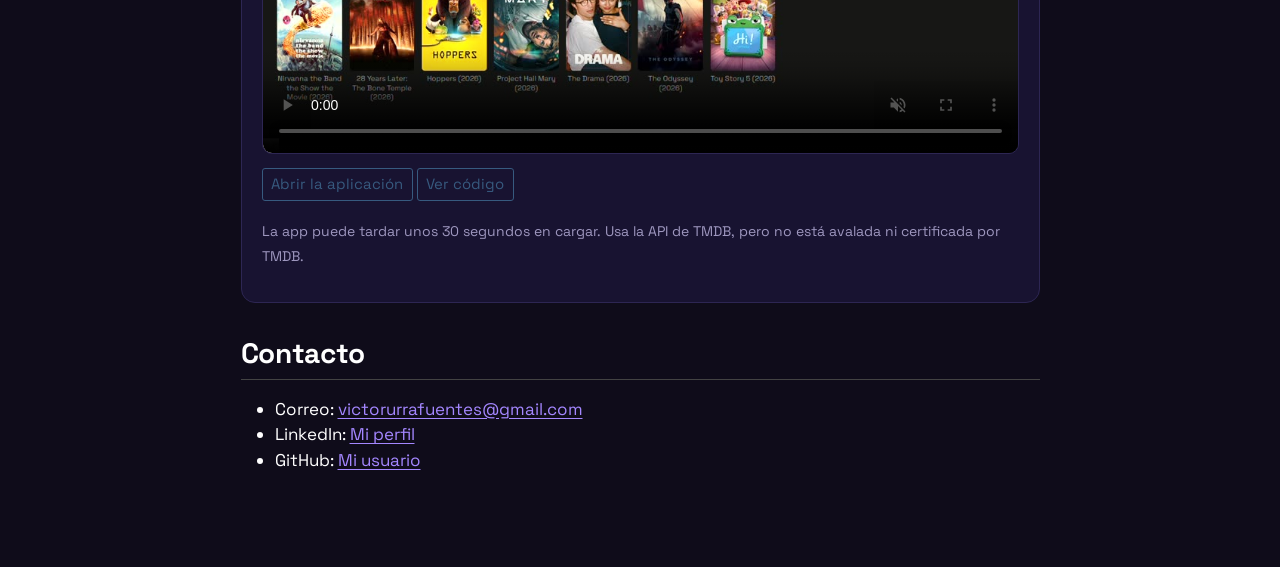
==== commit 326ca913: "Built site for gh-pages" ====
--- a/index.html
+++ b/index.html
@@ -147,7 +147,7 @@
 <h2 class="anchored" data-anchor-id="proyectos">Proyectos</h2>
 <section id="seguimiento-de-recupero-de-cartera-castigada" class="level3 proyecto">
 <h3 class="anchored" data-anchor-id="seguimiento-de-recupero-de-cartera-castigada"><a href="./recupero.html">Seguimiento de recupero de cartera castigada</a></h3>
-<p>Un Random Forest en BigQuery ML, con búsqueda aleatoria de hiperparámetros, que estima la probabilidad de pago a 90 días, y su monitoreo mensual: recuperación frente al periodo base, estabilidad de variables (PSI) y poder del modelo (Gini, KS). La página es un reporte que se genera solo a partir de los datos.</p>
+<p>Un Random Forest en BigQuery ML, con búsqueda aleatoria de hiperparámetros, que estima la probabilidad de pago a 90 días, y su monitoreo mensual: recupero frente al periodo base, estabilidad de variables (PSI) y poder del modelo (Gini, KS). La página es un reporte que se genera solo a partir de los datos.</p>
 </section>
 <section id="scorecard-de-originación" class="level3 proyecto">
 <h3 class="anchored" data-anchor-id="scorecard-de-originación">Scorecard de originación</h3>
